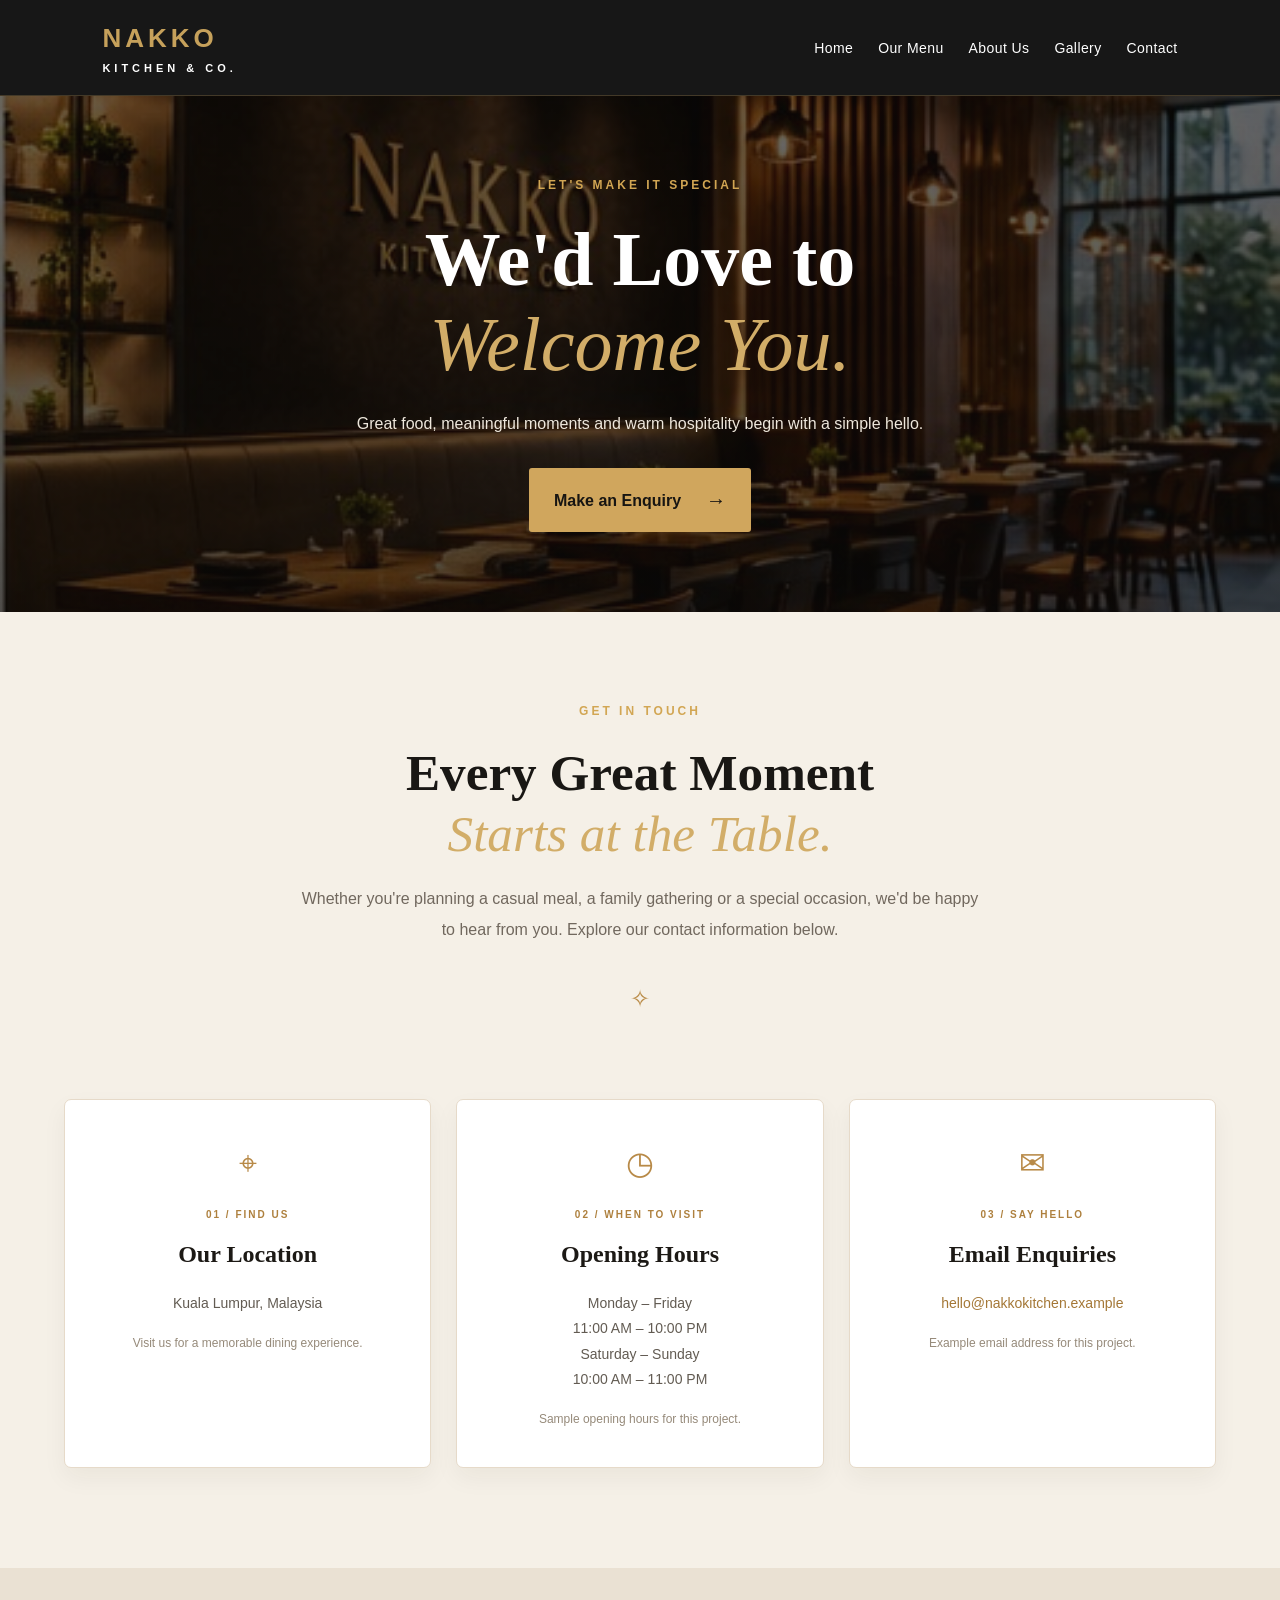
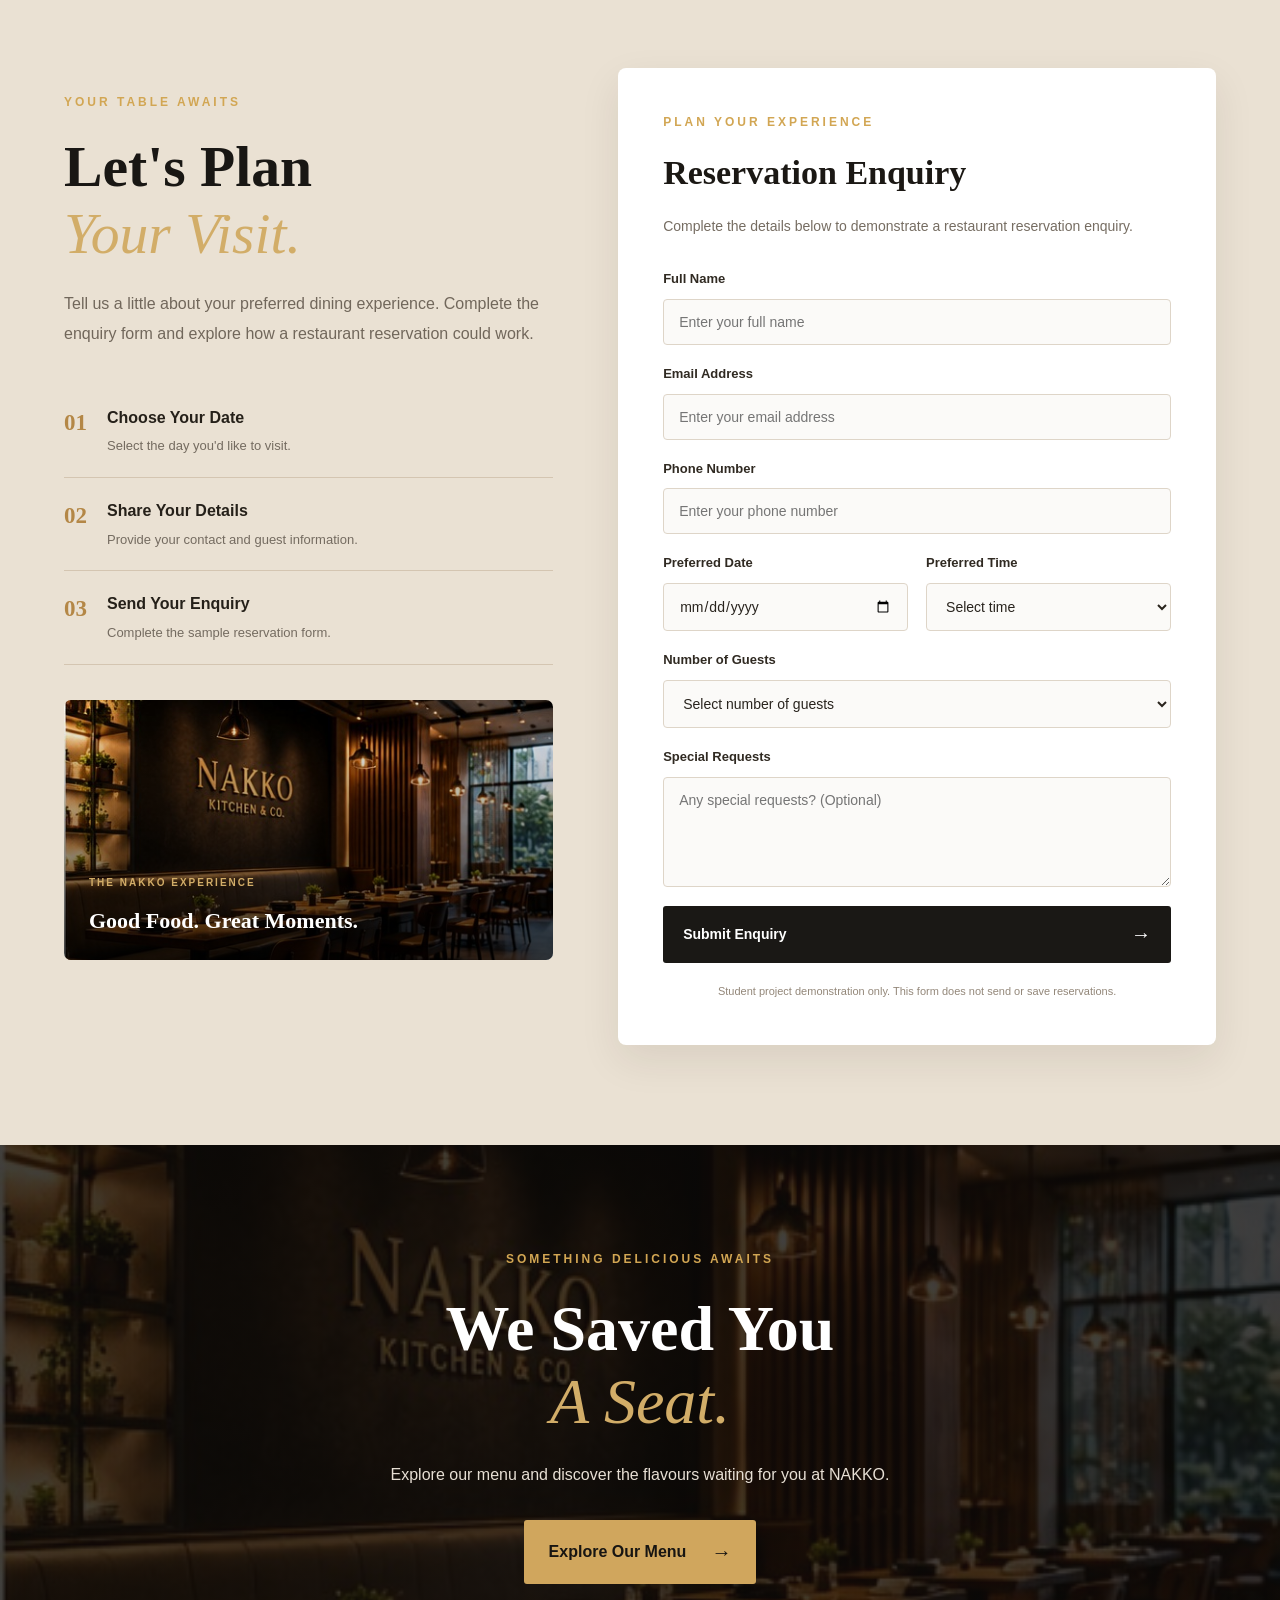
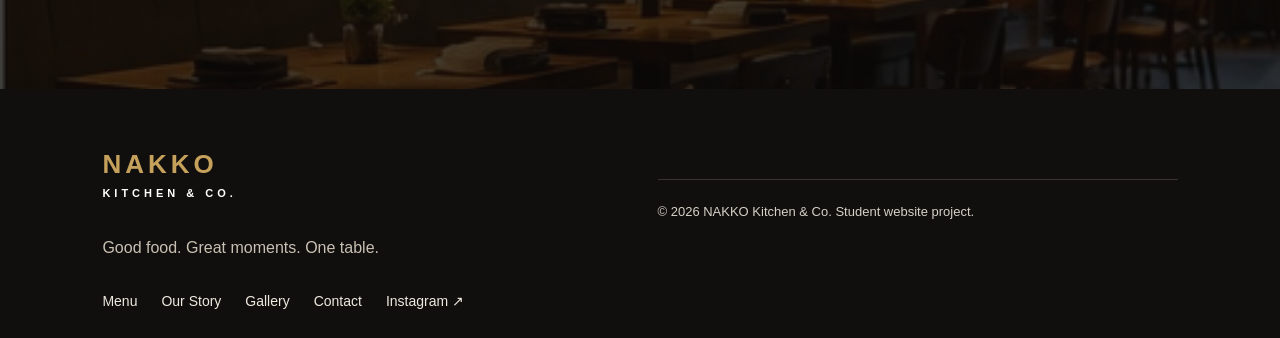
==== contact.html @ 8880694f "Upload NAKKO website files" ====
<!DOCTYPE html>
<html lang="en">
<head>
    <meta charset="UTF-8">
    <meta name="viewport" content="width=device-width, initial-scale=1.0">
    <meta name="description" content="Contact NAKKO Kitchen & Co. for enquiries and sample table reservations.">
    <title>Contact | NAKKO Kitchen & Co.</title>
    <link rel="stylesheet" href="style.css">
</head>
<body>

    <!-- Navigation -->
    <nav class="navbar">
        <a href="index.html" class="logo">
            NAKKO
            <span>KITCHEN & CO.</span>
        </a>

        <ul class="nav-links">
            <li><a href="index.html">Home</a></li>
            <li><a href="menu.html">Our Menu</a></li>
            <li><a href="about.html">About Us</a></li>
            <li><a href="gallery.html">Gallery</a></li>
            <li><a href="contact.html" class="active">Contact</a></li>
        </ul>
    </nav>

    <main>

        <!-- Premium Contact Hero -->
        <header class="contact-hero-premium">
            <div class="contact-hero-overlay">
                <p class="eyebrow">LET'S MAKE IT SPECIAL</p>
                <h1>We'd Love to<br><em>Welcome You.</em></h1>
                <p>
                    Great food, meaningful moments and warm hospitality
                    begin with a simple hello.
                </p>
                <a href="#reservation" class="contact-gold-button">
                    Make an Enquiry <span>→</span>
                </a>
            </div>
        </header>

        <!-- Contact Introduction -->
        <section class="contact-intro-premium">
            <p class="eyebrow">GET IN TOUCH</p>
            <h2>Every Great Moment<br><em>Starts at the Table.</em></h2>
            <p>
                Whether you're planning a casual meal, a family gathering
                or a special occasion, we'd be happy to hear from you.
                Explore our contact information below.
            </p>
            <div class="contact-divider">
                <span>✧</span>
            </div>
        </section>

        <!-- Contact Information -->
        <section class="contact-information">

            <div class="contact-info-card">
                <div class="contact-icon">⌖</div>
                <p class="contact-card-number">01 / FIND US</p>
                <h3>Our Location</h3>
                <p>Kuala Lumpur, Malaysia</p>
                <span class="contact-card-note">
                    Visit us for a memorable dining experience.
                </span>
            </div>

            <div class="contact-info-card">
                <div class="contact-icon">◷</div>
                <p class="contact-card-number">02 / WHEN TO VISIT</p>
                <h3>Opening Hours</h3>
                <p>Monday – Friday</p>
                <p>11:00 AM – 10:00 PM</p>
                <p>Saturday – Sunday</p>
                <p>10:00 AM – 11:00 PM</p>
                <span class="contact-card-note">
                    Sample opening hours for this project.
                </span>
            </div>

            <div class="contact-info-card">
                <div class="contact-icon">✉</div>
                <p class="contact-card-number">03 / SAY HELLO</p>
                <h3>Email Enquiries</h3>
                <p>
                    <a href="mailto:hello@nakkokitchen.example">
                        hello@nakkokitchen.example
                    </a>
                </p>
                <span class="contact-card-note">
                    Example email address for this project.
                </span>
            </div>

        </section>

        <!-- Reservation Section -->
        <section class="reservation-premium" id="reservation">

            <div class="reservation-layout">

                <!-- Left Side -->
                <div class="reservation-story">
                    <p class="eyebrow">YOUR TABLE AWAITS</p>
                    <h2>Let's Plan<br><em>Your Visit.</em></h2>

                    <p>
                        Tell us a little about your preferred dining
                        experience. Complete the enquiry form and explore
                        how a restaurant reservation could work.
                    </p>

                    <div class="reservation-detail">
                        <span>01</span>
                        <div>
                            <h3>Choose Your Date</h3>
                            <p>Select the day you'd like to visit.</p>
                        </div>
                    </div>

                    <div class="reservation-detail">
                        <span>02</span>
                        <div>
                            <h3>Share Your Details</h3>
                            <p>Provide your contact and guest information.</p>
                        </div>
                    </div>

                    <div class="reservation-detail">
                        <span>03</span>
                        <div>
                            <h3>Send Your Enquiry</h3>
                            <p>Complete the sample reservation form.</p>
                        </div>
                    </div>

                    <div class="reservation-image">
                        <img
                            src="images/restaurant-interior.jpg"
                            alt="NAKKO Kitchen and Co. dining atmosphere"
                        >
                        <div class="reservation-image-caption">
                            <span>THE NAKKO EXPERIENCE</span>
                            <h3>Good Food. Great Moments.</h3>
                        </div>
                    </div>
                </div>

                <!-- Right Side: Form -->
                <div class="reservation-form-panel">

                    <div class="reservation-form-heading">
                        <p class="eyebrow">PLAN YOUR EXPERIENCE</p>
                        <h2>Reservation Enquiry</h2>
                        <p>
                            Complete the details below to demonstrate
                            a restaurant reservation enquiry.
                        </p>
                    </div>

                    <form class="contact-form-premium" action="#" method="get">

                        <div class="form-field">
                            <label for="customer-name">Full Name</label>
                            <input
                                type="text"
                                id="customer-name"
                                name="customer-name"
                                placeholder="Enter your full name"
                                required
                            >
                        </div>

                        <div class="form-field">
                            <label for="customer-email">Email Address</label>
                            <input
                                type="email"
                                id="customer-email"
                                name="customer-email"
                                placeholder="Enter your email address"
                                required
                            >
                        </div>

                        <div class="form-field">
                            <label for="customer-phone">Phone Number</label>
                            <input
                                type="tel"
                                id="customer-phone"
                                name="customer-phone"
                                placeholder="Enter your phone number"
                                required
                            >
                        </div>

                        <div class="form-row">

                            <div class="form-field">
                                <label for="reservation-date">Preferred Date</label>
                                <input
                                    type="date"
                                    id="reservation-date"
                                    name="reservation-date"
                                    required
                                >
                            </div>

                            <div class="form-field">
                                <label for="reservation-time">Preferred Time</label>
                                <select
                                    id="reservation-time"
                                    name="reservation-time"
                                    required
                                >
                                    <option value="">Select time</option>
                                    <option value="11:00">11:00 AM</option>
                                    <option value="12:00">12:00 PM</option>
                                    <option value="13:00">1:00 PM</option>
                                    <option value="14:00">2:00 PM</option>
                                    <option value="18:00">6:00 PM</option>
                                    <option value="19:00">7:00 PM</option>
                                    <option value="20:00">8:00 PM</option>
                                    <option value="21:00">9:00 PM</option>
                                </select>
                            </div>

                        </div>

                        <div class="form-field">
                            <label for="guest-count">Number of Guests</label>
                            <select
                                id="guest-count"
                                name="guest-count"
                                required
                            >
                                <option value="">Select number of guests</option>
                                <option value="1">1 guest</option>
                                <option value="2">2 guests</option>
                                <option value="3">3 guests</option>
                                <option value="4">4 guests</option>
                                <option value="5">5 guests</option>
                                <option value="6+">6 or more guests</option>
                            </select>
                        </div>

                        <div class="form-field">
                            <label for="special-request">Special Requests</label>
                            <textarea
                                id="special-request"
                                name="special-request"
                                rows="4"
                                placeholder="Any special requests? (Optional)"
                            ></textarea>
                        </div>

                        <button type="submit" class="contact-submit-button">
                            Submit Enquiry <span>→</span>
                        </button>

                        <p class="form-note-premium">
                            Student project demonstration only.
                            This form does not send or save reservations.
                        </p>

                    </form>
                </div>

            </div>

        </section>

        <!-- Final Contact CTA -->
        <section class="contact-final-cta">
            <div class="contact-final-content">
                <p class="eyebrow">SOMETHING DELICIOUS AWAITS</p>
                <h2>We Saved You<br><em>A Seat.</em></h2>
                <p>
                    Explore our menu and discover the flavours
                    waiting for you at NAKKO.
                </p>
                <a href="menu.html" class="contact-gold-button">
                    Explore Our Menu <span>→</span>
                </a>
            </div>
        </section>

    </main>

    <!-- Footer -->
    <footer class="site-footer">
        <div class="footer-main">

            <div>
                <a href="index.html" class="logo">
                    NAKKO
                    <span>KITCHEN & CO.</span>
                </a>
                <p>Good food. Great moments. One table.</p>
            </div>

            <div class="footer-links">
                <a href="menu.html">Menu</a>
                <a href="about.html">Our Story</a>
                <a href="gallery.html">Gallery</a>
                <a href="contact.html">Contact</a>
                <a href="https://www.instagram.com/"
                   target="_blank"
                   rel="noopener noreferrer">Instagram ↗</a>
            </div>

        </div>

        <div class="footer-bottom">
            <p>&copy; 2026 NAKKO Kitchen & Co. Student website project.</p>
        </div>
    </footer>

</body>
</html>
---- style.css ----
/* =================================
   NAKKO KITCHEN & CO.
   Main Website Stylesheet
   ================================= */

/* 1. Basic Setup */
* {
    margin: 0;
    padding: 0;
    box-sizing: border-box;
}

html {
    scroll-behavior: smooth;
}

body {
    font-family: Arial, Helvetica, sans-serif;
    background-color: #F8F5EF;
    color: #222222;
    line-height: 1.6;
}

/* 2. Colour Variables */
:root {
    --black: #171717;
    --cream: #F8F5EF;
    --gold: #C6A15B;
    --dark-gold: #9C783B;
    --white: #FFFFFF;
}

/* 3. Navigation Bar */
.navbar {
    background-color: var(--black);
    color: var(--white);
    padding: 20px 8%;
    display: flex;
    justify-content: space-between;
    align-items: center;
    gap: 20px;
}

.logo {
    color: var(--gold);
    text-decoration: none;
    font-size: 26px;
    font-weight: bold;
    letter-spacing: 3px;
}

.logo span {
    display: block;
    color: var(--white);
    font-size: 11px;
    letter-spacing: 4px;
    text-align: center;
}

.nav-links {
    display: flex;
    gap: 25px;
    flex-wrap: wrap;
    list-style: none;
}

.nav-links a {
    color: var(--white);
    text-decoration: none;
    font-size: 14px;
    transition: color 0.3s ease;
}

.nav-links a:hover {
    color: var(--gold);
}

/* 4. Main Content */
.container {
    width: 84%;
    max-width: 1200px;
    margin: 0 auto;
}

.section {
    padding: 70px 0;
}

.section-title {
    text-align: center;
    margin-bottom: 40px;
}

.section-title h2 {
    font-size: 34px;
    margin-bottom: 10px;
}

.section-title p {
    color: #666666;
}

/* 5. Buttons */
.button {
    display: inline-block;
    background-color: var(--gold);
    color: var(--black);
    text-decoration: none;
    padding: 13px 25px;
    border-radius: 4px;
    font-weight: bold;
    border: none;
    cursor: pointer;
    transition: all 0.3s ease;
}

.button:hover {
    background-color: var(--dark-gold);
    color: var(--white);
    transform: translateY(-2px);
}

/* 6. Cards */
.cards {
    display: flex;
    gap: 25px;
    flex-wrap: wrap;
}

.card {
    flex: 1;
    min-width: 220px;
    background-color: var(--white);
    border: 1px solid #E7E0D4;
    border-radius: 8px;
    padding: 25px;
    box-shadow: 0 5px 18px rgba(0, 0, 0, 0.06);
    transition: transform 0.3s ease;
}

.card:hover {
    transform: translateY(-5px);
}

.card h3 {
    margin-bottom: 10px;
}

.card p {
    color: #666666;
}

/* 7. Images */
img {
    max-width: 100%;
    height: auto;
    display: block;
}

/* 8. Page Headers */
.page-header {
    background-color: var(--black);
    color: var(--white);
    text-align: center;
    padding: 65px 20px;
}

.page-header h1 {
    color: var(--gold);
    font-size: 40px;
    margin-bottom: 10px;
}

/* 9. Tables */
table {
    width: 100%;
    border-collapse: collapse;
    background-color: var(--white);
}

th, td {
    padding: 15px;
    text-align: left;
    border-bottom: 1px solid #E7E0D4;
}

th {
    background-color: var(--black);
    color: var(--gold);
}

/* 10. Forms */
.contact-form {
    max-width: 700px;
    margin: 0 auto;
    padding: 30px;
    background-color: var(--white);
    border: 1px solid #E7E0D4;
    border-radius: 8px;
}

.contact-form label {
    display: block;
    margin-bottom: 6px;
    font-weight: bold;
}

.contact-form input,
.contact-form select,
.contact-form textarea {
    width: 100%;
    padding: 12px;
    margin-bottom: 20px;
    border: 1px solid #CCCCCC;
    border-radius: 4px;
    font: inherit;
}

.contact-form textarea {
    min-height: 140px;
    resize: vertical;
}

/* 11. Footer */
footer {
    background-color: var(--black);
    color: var(--white);
    text-align: center;
    padding: 30px 20px;
    margin-top: 50px;
}

footer p {
    color: #D6D0C6;
}

/* 12. Responsive Design */
@media (max-width: 768px) {
    .navbar {
        flex-direction: column;
        text-align: center;
    }

    .nav-links {
        justify-content: center;
        gap: 15px;
    }

    .container {
        width: 92%;
    }

    .section {
        padding: 45px 0;
    }

    .section-title h2 {
        font-size: 28px;
    }

    .page-header h1 {
        font-size: 32px;
    }

    .contact-form {
        padding: 20px;
    }
}

/* HOME PAGE HERO */
.home-hero {
    min-height: 570px;
    display: flex;
    align-items: center;
    padding: 80px 10%;
    color: #FFFFFF;
    background:
        linear-gradient(90deg, rgba(23, 23, 23, 0.94), rgba(23, 23, 23, 0.42)),
        #171717;
}

.hero-content {
    max-width: 680px;
}

.eyebrow {
    color: #C6A15B;
    font-size: 13px;
    font-weight: bold;
    letter-spacing: 2px;
    margin-bottom: 14px;
}

.hero-content h1 {
    font-size: clamp(42px, 6vw, 68px);
    line-height: 1.1;
    margin-bottom: 22px;
}

.hero-description {
    max-width: 560px;
    color: #E5E5E5;
    margin-bottom: 28px;
    font-size: 17px;
}

.food-card img {
    width: 100%;
    height: 220px;
    object-fit: cover;
    border-radius: 5px;
    margin-bottom: 18px;
}

.food-card {
    overflow: hidden;
}

.center-button {
    text-align: center;
    margin-top: 35px;
}

.featured-section {
    background-color: #EFE9DF;
}

.visit-section {
    background-color: #171717;
    color: #FFFFFF;
    text-align: center;
    padding: 75px 20px;
}

.visit-section h2 {
    font-size: 34px;
    margin-bottom: 15px;
}

.visit-section p:not(.eyebrow) {
    margin-bottom: 25px;
    color: #D6D0C6;
}

@media (max-width: 768px) {
    .home-hero {
        min-height: 480px;
        padding: 60px 6%;
    }

    .food-card img {
        height: 200px;
    }
}

/* MENU PAGE */
.menu-category {
    background-color: #FFFFFF;
    padding: 28px;
    margin-bottom: 28px;
    border: 1px solid #E7E0D4;
    border-radius: 8px;
}

.menu-category > h2 {
    color: #9C783B;
    border-bottom: 2px solid #C6A15B;
    padding-bottom: 12px;
    margin-bottom: 10px;
}

.menu-item {
    display: flex;
    justify-content: space-between;
    align-items: flex-start;
    gap: 20px;
    padding: 20px 0;
    border-bottom: 1px solid #E7E0D4;
}

.menu-item:last-child {
    border-bottom: none;
    padding-bottom: 0;
}

.menu-item h3 {
    margin-bottom: 5px;
}

.menu-item p {
    color: #666666;
    font-size: 14px;
}

.price {
    color: #9C783B;
    font-weight: bold;
    white-space: nowrap;
}

.table-wrapper {
    width: 100%;
    overflow-x: auto;
}

@media (max-width: 600px) {
    .menu-category {
        padding: 20px;
    }

    .menu-item {
        gap: 12px;
    }

    .menu-item h3 {
        font-size: 16px;
    }

    .price {
        font-size: 14px;
    }
}

/* ABOUT US PAGE */
.story-layout {
    display: grid;
    grid-template-columns: 1.2fr 0.8fr;
    gap: 35px;
    align-items: stretch;
}

.story-content,
.story-highlight,
.content-panel {
    padding: 35px;
    border-radius: 8px;
}

.story-content h2,
.content-panel h2 {
    font-size: 30px;
    margin-bottom: 20px;
}

.story-content p:not(.eyebrow),
.content-panel p:not(.eyebrow) {
    color: #555555;
    margin-bottom: 18px;
}

.story-highlight {
    background-color: #171717;
    color: #FFFFFF;
    display: flex;
    flex-direction: column;
    justify-content: center;
}

.story-highlight h2 {
    color: #C6A15B;
    font-size: 28px;
    line-height: 1.4;
}

.story-highlight p:not(.eyebrow) {
    color: #D6D0C6;
    margin-top: 18px;
}

.values-section {
    background-color: #EFE9DF;
    padding-left: 8%;
    padding-right: 8%;
}

.content-panel {
    background-color: #FFFFFF;
    border: 1px solid #E7E0D4;
}

.values-list {
    margin: 0 0 25px 22px;
}

.values-list li {
    margin-bottom: 12px;
}

@media (max-width: 768px) {
    .story-layout {
        grid-template-columns: 1fr;
        gap: 20px;
    }

    .story-content,
    .story-highlight,
    .content-panel {
        padding: 25px;
    }

    .story-content h2,
    .content-panel h2 {
        font-size: 25px;
    }

    .values-section {
        padding-left: 4%;
        padding-right: 4%;
    }
}

/* FOOD GALLERY PAGE */
.gallery-grid {
    display: grid;
    grid-template-columns: repeat(3, minmax(0, 1fr));
    gap: 25px;
}

.gallery-item {
    background-color: #FFFFFF;
    border: 1px solid #E7E0D4;
    border-radius: 8px;
    overflow: hidden;
    box-shadow: 0 5px 18px rgba(0, 0, 0, 0.06);
    transition: transform 0.3s ease, box-shadow 0.3s ease;
}

.gallery-item:hover {
    transform: translateY(-5px);
    box-shadow: 0 12px 25px rgba(0, 0, 0, 0.12);
}

.gallery-item img {
    width: 100%;
    height: 230px;
    object-fit: cover;
}

.gallery-item figcaption {
    padding: 20px;
}

.gallery-item h3 {
    margin-bottom: 8px;
    color: #222222;
}

.gallery-item p {
    color: #666666;
    font-size: 14px;
}

@media (max-width: 900px) {
    .gallery-grid {
        grid-template-columns: repeat(2, minmax(0, 1fr));
    }
}

@media (max-width: 550px) {
    .gallery-grid {
        grid-template-columns: 1fr;
    }

    .gallery-item img {
        height: 240px;
    }
}

/* CONTACT & RESERVATIONS PAGE */
.contact-card h3 {
    color: #9C783B;
}

.contact-card a {
    color: #9C783B;
    overflow-wrap: anywhere;
}

.small-note {
    font-size: 12px;
    color: #777777;
    margin-top: 10px;
}

.reservation-section {
    background-color: #EFE9DF;
    padding: 55px 4%;
    border-radius: 8px;
}

.form-note {
    color: #666666;
    font-size: 13px;
    margin-top: 18px;
}

.secondary-button {
    margin-left: 10px;
    background-color: #171717;
    color: #FFFFFF;
}

.secondary-button:hover {
    background-color: #333333;
    color: #FFFFFF;
}

@media (max-width: 600px) {
    .reservation-section {
        padding: 35px 4%;
    }

    .secondary-button {
        margin: 12px 0 0;
    }
}
footer a {
    color: var(--gold);
    text-decoration: none;
}

footer a:hover {
    text-decoration: underline;
}

/* =========================================
   FINAL PROJECT UPGRADE — PREMIUM HOMEPAGE
   ========================================= */
:root {
    --ink: #151411;
    --cream: #f5f0e7;
    --soft-cream: #eae2d5;
    --gold: #c6a15b;
    --muted-gold: #a98243;
}

body { background: var(--cream); color: var(--ink); }
.navbar { padding: 18px 8%; border-bottom: 1px solid rgba(198,161,91,.25); }
.nav-links a { letter-spacing: .4px; padding: 8px 0; border-bottom: 1px solid transparent; }
.nav-links a:hover, .nav-links a[aria-current="page"] { color: var(--gold); border-bottom-color: var(--gold); }
.logo { letter-spacing: 4px; }
.button { padding: 14px 27px; border-radius: 2px; letter-spacing: .5px; }

.home-hero {
    min-height: min(760px, 82vh); position: relative; overflow: hidden;
    padding: 100px 10%;
    background: linear-gradient(90deg, rgba(15,14,12,.94) 0%, rgba(15,14,12,.78) 48%, rgba(15,14,12,.22) 100%),
                url("images/restaurant-interior.jpg") center/cover no-repeat;
}
.hero-content { max-width: 720px; position: relative; z-index: 1; }
.hero-content h1 { font-family: Georgia, 'Times New Roman', serif; font-weight: 500; font-size: clamp(52px, 7vw, 88px); letter-spacing: -2px; }
.hero-content h1 span { color: var(--gold); font-style: italic; }
.hero-description { max-width: 510px; line-height: 1.9; font-size: 16px; }
.hero-actions { display: flex; align-items: center; gap: 28px; flex-wrap: wrap; }
.text-link, .underlined-link { color: var(--cream); text-decoration: none; border-bottom: 1px solid var(--gold); padding-bottom: 6px; font-size: 14px; }
.text-link span, .underlined-link span { color: var(--gold); margin-left: 8px; }
.hero-note { color: rgba(255,255,255,.55); font-size: 10px; letter-spacing: 2px; margin-top: 75px; }
.hero-side-note { position: absolute; right: 4%; bottom: 55px; color: rgba(255,255,255,.65); writing-mode: vertical-rl; letter-spacing: 4px; font-size: 10px; }
.eyebrow { letter-spacing: 2.5px; }
.intro-section { display: grid; grid-template-columns: .7fr 1.3fr; gap: 50px; padding-top: 110px; padding-bottom: 110px; }
.intro-label { display: flex; flex-direction: column; justify-content: space-between; align-items: flex-start; }
.intro-number, .food-index { color: var(--muted-gold); font-size: 10px; letter-spacing: 1.8px; font-weight: bold; }
.intro-copy h2, .feature-heading h2, .premium-visit h2 { font-family: Georgia, 'Times New Roman', serif; font-size: clamp(36px, 5vw, 58px); line-height: 1.12; font-weight: 500; letter-spacing: -1px; }
.intro-copy h2 em, .feature-heading h2 em, .premium-visit h2 em { color: var(--muted-gold); font-weight: 400; }
.intro-copy p { max-width: 650px; color: #625d54; line-height: 1.9; margin: 24px 0; }
.underlined-link { color: var(--ink); display: inline-block; }
.premium-featured { background: #eae2d5; }
.feature-heading { display: flex; align-items: end; justify-content: space-between; gap: 35px; margin-bottom: 42px; }
.feature-heading > p { max-width: 330px; color: #625d54; line-height: 1.8; margin-bottom: 6px; }
.premium-food-grid { display: grid; grid-template-columns: repeat(3, minmax(0,1fr)); gap: 22px; }
.premium-food-card { padding: 0; border: 0; border-radius: 0; background: #f8f5ef; box-shadow: none; }
.premium-food-card:hover { transform: translateY(-7px); }
.food-image-wrap { overflow: hidden; }
.premium-food-card img { height: 270px; border-radius: 0; margin: 0; transition: transform .6s ease; }
.premium-food-card:hover img { transform: scale(1.045); }
.food-card-copy { padding: 24px 23px 28px; }
.food-card-copy h3 { font-family: Georgia, 'Times New Roman', serif; font-size: 23px; font-weight: 500; margin: 12px 0 8px; }
.food-card-copy p { color: #625d54; font-size: 14px; line-height: 1.75; }
.feature-footer { display: flex; justify-content: space-between; align-items: center; gap: 20px; margin-top: 38px; }
.feature-footer > span { font-size: 10px; letter-spacing: 1.8px; color: #766c5d; }
.values-home .section-title h2 { font-family: Georgia, 'Times New Roman', serif; font-size: clamp(30px,4vw,44px); font-weight: 500; }
.values-home-grid { display: grid; grid-template-columns: repeat(3,1fr); gap: 20px; }
.value-card { border-top: 1px solid #cbb994; padding: 24px 8px 8px; flex: 1; }
.value-card > span { color: var(--muted-gold); font-size: 11px; letter-spacing: 2px; }
.value-card h3 { font-family: Georgia, 'Times New Roman', serif; font-size: 22px; font-weight: 500; margin: 18px 0 8px; }
.value-card p { color: #625d54; font-size: 14px; line-height: 1.8; }
.premium-visit { background: #171613; padding: 100px 20px; }
.premium-visit h2 { color: var(--cream); margin-bottom: 20px; }
.premium-visit p:not(.eyebrow) { max-width: 520px; margin: 0 auto 28px; line-height: 1.8; }
.site-footer { margin-top: 0; padding: 48px 8% 24px; background: #11100e; display: grid; grid-template-columns: 1fr 1fr; gap: 35px; text-align: left; }
.site-footer .logo { display: inline-block; margin-bottom: 14px; }
.footer-brand p { color: #bdb5a8; font-size: 13px; }
.footer-links { display: flex; justify-content: flex-end; align-items: flex-start; gap: 18px; flex-wrap: wrap; }
.footer-links a { color: #e9e1d5; text-decoration: none; font-size: 12px; }
.footer-links a:hover { color: var(--gold); }
.site-footer .footer-copy { grid-column: 1 / -1; border-top: 1px solid rgba(255,255,255,.13); padding-top: 20px; margin-top: 8px; color: #938b80; font-size: 11px; }

@media (max-width: 768px) {
    .home-hero { min-height: 620px; padding: 75px 7%; background-position: 60% center; }
    .hero-content h1 { font-size: clamp(46px, 12vw, 66px); }
    .hero-note { margin-top: 55px; line-height: 1.8; }
    .hero-side-note { display: none; }
    .intro-section { grid-template-columns: 1fr; gap: 20px; padding-top: 75px; padding-bottom: 75px; }
    .intro-number { margin-top: 10px; }
    .feature-heading { display: block; }
    .feature-heading > p { margin-top: 20px; }
    .premium-food-grid, .values-home-grid { grid-template-columns: 1fr; }
    .premium-food-card img { height: 245px; }
    .feature-footer { align-items: flex-start; flex-direction: column; }
    .site-footer { grid-template-columns: 1fr; }
    .footer-links { justify-content: flex-start; }
    .site-footer .footer-copy { grid-column: auto; }
}

/* =====================================
   NAKKO PREMIUM MENU PAGE
===================================== */

.menu-hero {
    min-height: 570px;
    display: flex;
    align-items: center;
    padding: 90px 10%;
    background:
        linear-gradient(90deg, rgba(15, 13, 10, 0.90), rgba(15, 13, 10, 0.35)),
        url("images/restaurant-interior.jpg") center/cover no-repeat;
    color: #fff;
}

.menu-hero-content {
    max-width: 750px;
}

.menu-hero h1,
.menu-intro h2,
.visit-section h2 {
    font-family: Georgia, serif;
    font-size: clamp(42px, 6vw, 76px);
    line-height: 1.12;
    font-weight: 400;
    margin: 22px 0;
}

.menu-hero h1 em,
.menu-intro h2 em,
.visit-section h2 em {
    color: #c9a35d;
    font-weight: 400;
}

.menu-hero-content > p:not(.eyebrow) {
    max-width: 580px;
    line-height: 1.8;
    margin-bottom: 30px;
    color: #eee6d9;
}

.menu-intro {
    background: #f5f0e7;
    padding: 110px 10%;
}

.menu-intro-inner {
    max-width: 800px;
    margin: auto;
}

.menu-intro h2 {
    color: #171614;
}

.menu-intro-inner > p:last-child {
    color: #68625a;
    max-width: 680px;
    line-height: 1.9;
}

.menu-collection {
    background: #eee5d7;
    padding: 80px 10%;
}

.menu-category {
    margin-bottom: 90px;
    padding: 38px;
    background: #faf8f3;
    border: 1px solid #e4dacb;
}

.menu-category:last-child {
    margin-bottom: 0;
}

.menu-category-heading {
    display: flex;
    justify-content: space-between;
    align-items: end;
    gap: 25px;
    margin-bottom: 35px;
}

.menu-category-heading h2 {
    font-family: Georgia, serif;
    font-size: clamp(30px, 4vw, 43px);
    font-weight: 400;
    margin: 12px 0 0;
    color: #171614;
}

.menu-category-heading > p {
    color: #777067;
    max-width: 260px;
    line-height: 1.7;
}

.menu-grid {
    display: grid;
    grid-template-columns: repeat(3, minmax(0, 1fr));
    gap: 24px;
}

.menu-card {
    background: #fff;
    border: 1px solid #e9e1d6;
    overflow: hidden;
    transition: transform 0.3s ease, box-shadow 0.3s ease;
}

.menu-card:hover {
    transform: translateY(-6px);
    box-shadow: 0 15px 35px rgba(0, 0, 0, 0.09);
}

.menu-card img {
    width: 100%;
    height: 230px;
    object-fit: cover;
    display: block;
}

.menu-card-content {
    padding: 24px;
}

.menu-number {
    color: #a98242;
    font-size: 11px;
    font-weight: 600;
    letter-spacing: 2px;
}

.menu-item-heading {
    display: flex;
    justify-content: space-between;
    align-items: start;
    gap: 12px;
    margin: 14px 0 10px;
}

.menu-item-heading h3 {
    font-family: Georgia, serif;
    font-size: 21px;
    font-weight: 400;
    color: #191714;
    margin: 0;
}

.menu-item-heading .price {
    color: #a98242;
    font-size: 14px;
    font-weight: 700;
    white-space: nowrap;
}

.menu-card-content > p {
    color: #777067;
    font-size: 14px;
    line-height: 1.8;
    margin: 0;
}

.menu-guide {
    background: #f5f0e7;
    padding: 90px 10%;
}

.menu-guide .section-title {
    text-align: center;
    margin-bottom: 40px;
}

.menu-guide .section-title h2 {
    font-family: Georgia, serif;
    font-size: clamp(32px, 4vw, 46px);
    font-weight: 400;
}

.menu-guide .section-title > p:last-child {
    color: #777067;
}

.menu-guide .table-wrapper {
    max-width: 1100px;
    margin: auto;
    overflow-x: auto;
}

.menu-guide table {
    width: 100%;
    border-collapse: collapse;
    background: #fff;
}

.menu-guide th {
    background: #191714;
    color: #c9a35d;
    text-align: left;
    padding: 20px;
}

.menu-guide td {
    padding: 20px;
    border-bottom: 1px solid #e9e1d6;
    color: #39342d;
}

.menu-guide tr:hover td {
    background: #faf7f0;
}

.menu-hero .eyebrow,
.menu-intro .eyebrow,
.menu-category .eyebrow,
.visit-section .eyebrow,
.menu-guide .eyebrow {
    color: #c9a35d;
    letter-spacing: 3px;
    font-size: 12px;
    font-weight: 700;
}

.visit-section {
    background: #171614;
    color: #fff;
    text-align: center;
    padding: 100px 20px;
}

.visit-section h2 {
    font-size: clamp(38px, 5vw, 58px);
}

.visit-section > p:not(.eyebrow) {
    color: #ddd4c6;
    line-height: 1.8;
    margin-bottom: 30px;
}

.visit-section .button {
    display: inline-block;
    margin-top: 10px;
}

.site-footer {
    background: #100f0d;
    color: #fff;
    padding: 55px 8% 25px;
}

.footer-main {
    display: flex;
    justify-content: space-between;
    align-items: start;
    gap: 30px;
    flex-wrap: wrap;
}

.footer-main > div > p {
    color: #c9c0b3;
    margin-top: 18px;
}

.footer-links {
    display: flex;
    flex-wrap: wrap;
    gap: 24px;
}

.footer-links a {
    color: #eee8df;
    text-decoration: none;
    font-size: 14px;
}

.footer-links a:hover {
    color: #c9a35d;
}

.footer-bottom {
    border-top: 1px solid #39342d;
    margin-top: 35px;
    padding-top: 22px;
    color: #b9ad9d;
    font-size: 13px;
}

/* Mobile Responsive Menu */

@media (max-width: 900px) {
    .menu-grid {
        grid-template-columns: repeat(2, minmax(0, 1fr));
    }

    .menu-category-heading {
        align-items: start;
        flex-direction: column;
    }
}

@media (max-width: 600px) {
    .menu-hero {
        min-height: 500px;
        padding: 75px 7%;
    }

    .menu-intro {
        padding: 75px 7%;
    }

    .menu-collection {
        padding: 55px 5%;
    }

    .menu-category {
        padding: 22px 16px;
        margin-bottom: 45px;
    }

    .menu-grid {
        grid-template-columns: 1fr;
    }

    .menu-card img {
        height: 220px;
    }

    .menu-item-heading {
        flex-wrap: wrap;
    }

    .menu-guide {
        padding: 65px 5%;
    }

    .menu-guide th,
    .menu-guide td {
        padding: 14px 10px;
        font-size: 13px;
    }

    .footer-main {
        flex-direction: column;
    }

    .footer-links {
        gap: 16px;
    }
}

/* ===== UPGRADED NAKKO PHILOSOPHY ===== */

.story-highlight {
    position: relative;
    min-height: 480px;
    display: flex;
    align-items: center;
    overflow: hidden;
    border-radius: 12px;

    background:
        linear-gradient(
            rgba(15, 13, 10, 0.72),
            rgba(15, 13, 10, 0.82)
        ),
        url("images/restaurant-interior.jpg");

    background-size: cover;
    background-position: center;
    color: #ffffff;
    padding: 45px;
}

.philosophy-overlay {
    position: relative;
    z-index: 1;
    width: 100%;
}

.philosophy-overlay .eyebrow {
    color: #cba45b;
    letter-spacing: 3px;
    font-weight: 600;
    margin-bottom: 25px;
}

.philosophy-overlay h2 {
    color: #ffffff;
    font-family: Georgia, serif;
    font-size: clamp(30px, 3vw, 43px);
    line-height: 1.25;
    margin: 8px 0;
}

.philosophy-overlay h2:last-of-type {
    color: #cba45b;
    font-style: italic;
}

.philosophy-overlay p:not(.eyebrow) {
    color: #e5dfd4;
    line-height: 1.8;
    max-width: 380px;
    margin-top: 25px;
}

.philosophy-line {
    width: 65px;
    height: 3px;
    background: #cba45b;
    margin-top: 25px;
}

.philosophy-link {
    display: inline-block;
    margin-top: 25px;
    color: #d2ad68;
    text-decoration: none;
    font-size: 13px;
    font-weight: bold;
    letter-spacing: 2px;
    transition: 0.3s ease;
}

.philosophy-link:hover {
    color: #ffffff;
    letter-spacing: 3px;
}

/* Mobile adjustment */
@media (max-width: 768px) {
    .story-highlight {
        min-height: 400px;
        padding: 30px;
    }

    .philosophy-overlay h2 {
        font-size: 32px;
    }
}

/* ===== PREMIUM OUR STORY SECTION ===== */

.story-content {
    max-width: 750px;
}

.story-content h2 {
    font-family: Georgia, serif;
    font-size: clamp(30px, 3vw, 42px);
    line-height: 1.25;
    color: #171513;
    margin-bottom: 25px;
}

.story-content h2::after {
    content: "";
    display: block;
    width: 65px;
    height: 3px;
    background: #cba45b;
    margin-top: 22px;
}

.story-content p:not(.eyebrow) {
    color: #625d55;
    font-size: 16px;
    line-height: 1.9;
    margin-bottom: 20px;
}

.story-content .button {
    transition: all 0.3s ease;
}

.story-content .button:hover {
    background: #171513;
    color: #ffffff;
    transform: translateY(-3px);
    box-shadow: 0 8px 20px rgba(0, 0, 0, 0.12);
}

/* ===== PREMIUM OUR SPACE SECTION ===== */

.our-space-section {
    padding: 90px 0;
}

.space-layout {
    max-width: 1250px;
    margin: auto;
    display: grid;
    grid-template-columns: 1.1fr 0.9fr;
    align-items: center;
    gap: 65px;
}

.space-image {
    position: relative;
    min-height: 550px;
    overflow: hidden;
    border-radius: 12px;
}

.space-image img {
    width: 100%;
    height: 550px;
    object-fit: cover;
    display: block;
    transition: transform 0.6s ease;
}

.space-image:hover img {
    transform: scale(1.04);
}

.space-image::after {
    content: "";
    position: absolute;
    inset: 0;
    background: linear-gradient(
        to top,
        rgba(0, 0, 0, 0.75),
        transparent 65%
    );
}

.space-image-label {
    position: absolute;
    z-index: 2;
    bottom: 40px;
    left: 40px;
    color: white;
}

.space-image-label span {
    color: #d2ad68;
    font-size: 12px;
    font-weight: bold;
    letter-spacing: 3px;
}

.space-image-label h3 {
    font-family: Georgia, serif;
    font-size: 32px;
    line-height: 1.3;
    margin-top: 15px;
}

.space-content h2 {
    font-family: Georgia, serif;
    font-size: 42px;
    line-height: 1.2;
    margin: 18px 0;
    color: #171513;
}

.space-description {
    color: #625d55;
    line-height: 1.9;
    margin-bottom: 30px;
}

.space-feature {
    display: flex;
    gap: 20px;
    padding: 20px 0;
    border-bottom: 1px solid #ded5c8;
}

.space-feature span {
    color: #bd9147;
    font-family: Georgia, serif;
    font-size: 22px;
    font-weight: bold;
}

.space-feature h3 {
    font-size: 17px;
    margin-bottom: 7px;
}

.space-feature p {
    color: #716a60;
    line-height: 1.6;
    font-size: 14px;
}

.space-link {
    display: inline-block;
    margin-top: 30px;
    color: #a77b35;
    font-size: 13px;
    font-weight: bold;
    letter-spacing: 2px;
    text-decoration: none;
    transition: 0.3s ease;
}

.space-link:hover {
    color: #171513;
    letter-spacing: 3px;
}

/* Mobile Responsive */
@media (max-width: 768px) {
    .space-layout {
        grid-template-columns: 1fr;
        gap: 35px;
        padding: 0 20px;
    }

    .space-image,
    .space-image img {
        min-height: 380px;
        height: 380px;
    }

    .space-content h2 {
        font-size: 32px;
    }

    .space-image-label {
        left: 25px;
        bottom: 25px;
    }
}


/* ===== GALLERY CATEGORY HEADINGS ===== */
.gallery-category {
    margin: 65px 0 28px;
    padding-bottom: 18px;
    border-bottom: 1px solid #d8cbb8;
}

.gallery-category h2 {
    font-family: Georgia, serif;
    font-size: 32px;
    color: #171513;
    margin-top: 10px;
}

/* ===== GALLERY TEXT CARDS ===== */
.gallery-text-card {
    overflow: hidden;
}

.gallery-placeholder {
    min-height: 240px;
    padding: 35px 25px;
    background: linear-gradient(145deg, #25221e, #514333);
    color: #fff;
    display: flex;
    flex-direction: column;
    justify-content: center;
    text-align: center;
    transition: .4s ease;
}

.gallery-placeholder span {
    color: #d2ad68;
    font-size: 11px;
    font-weight: bold;
    letter-spacing: 2px;
    margin-bottom: 18px;
}

.gallery-placeholder h3 {
    font-family: Georgia, serif;
    font-size: 25px;
    line-height: 1.3;
    margin-bottom: 12px;
}

.gallery-placeholder p {
    color: #e0d8cc;
    font-size: 14px;
    line-height: 1.7;
}

.gallery-text-card:hover .gallery-placeholder {
    background: linear-gradient(145deg, #514333, #25221e);
    transform: scale(1.02);
}

@media (max-width: 600px) {
    .gallery-category h2 {
        font-size: 26px;
    }

    .gallery-placeholder {
        min-height: 200px;
    }
}

/* =====================================
   NAKKO PREMIUM GALLERY UPGRADE
===================================== */

/* Gallery category headings */
.gallery-category {
    margin-top: 85px;
    margin-bottom: 32px;
    padding-bottom: 22px;
    border-bottom: 1px solid #d8c9b2;
}

.gallery-category h2 {
    font-family: Georgia, serif;
    font-size: 36px;
    color: #171513;
    margin-top: 12px;
    letter-spacing: -0.5px;
}

/* Gallery cards */
.gallery-item {
    overflow: hidden;
    border-radius: 8px;
    background: #fff;
    border: 1px solid #e5dccf;
    box-shadow: 0 12px 30px rgba(35, 28, 19, 0.07);
    transition: transform .4s ease, box-shadow .4s ease;
}

.gallery-item:hover {
    transform: translateY(-7px);
    box-shadow: 0 20px 40px rgba(35, 28, 19, 0.14);
}

/* Actual food photographs */
.gallery-item img {
    width: 100%;
    height: 260px;
    object-fit: cover;
    display: block;
    transition: transform .7s ease;
}

.gallery-item:hover img {
    transform: scale(1.06);
}

/* Card descriptions */
.gallery-item figcaption {
    padding: 23px 24px 25px;
}

.gallery-item figcaption h3 {
    color: #211d18;
    font-size: 19px;
    margin-bottom: 10px;
}

.gallery-item figcaption p {
    color: #71685d;
    font-size: 14px;
    line-height: 1.7;
}

/* Premium text-only cards */
.gallery-placeholder {
    min-height: 260px;
    padding: 35px 25px;
    background:
        radial-gradient(circle at top right,
        rgba(198, 158, 91, .18),
        transparent 55%),
        linear-gradient(145deg, #211e1a, #403326);
    color: #f8f1e7;
    display: flex;
    flex-direction: column;
    justify-content: center;
    align-items: center;
    text-align: center;
    position: relative;
    overflow: hidden;
    transition: background .4s ease;
}

.gallery-placeholder::before {
    content: "";
    position: absolute;
    inset: 12px;
    border: 1px solid rgba(202, 166, 105, .28);
    pointer-events: none;
}

.gallery-placeholder span {
    color: #d4ad68;
    font-size: 10px;
    font-weight: bold;
    letter-spacing: 3px;
    margin-bottom: 20px;
}

.gallery-placeholder h3 {
    color: #fff7e9;
    font-family: Georgia, serif;
    font-size: 26px;
    line-height: 1.3;
    margin-bottom: 13px;
}

.gallery-placeholder p {
    color: #e1d6c5;
    font-size: 14px;
    line-height: 1.7;
    max-width: 260px;
}

.gallery-text-card:hover .gallery-placeholder {
    background:
        radial-gradient(circle at top right,
        rgba(212, 173, 104, .25),
        transparent 55%),
        linear-gradient(145deg, #393025, #171513);
}

/* Responsive gallery */
@media (max-width: 768px) {
    .gallery-category {
        margin-top: 60px;
    }

    .gallery-category h2 {
        font-size: 29px;
    }

    .gallery-item img,
    .gallery-placeholder {
        height: 230px;
        min-height: 230px;
    }
}

/* ==========================================
   NAKKO - PREMIUM GALLERY DESIGN
========================================== */

/* HERO */
.gallery-hero {
    min-height: 270px;
    background:
        linear-gradient(rgba(12, 10, 8, .48), rgba(12, 10, 8, .58)),
        url("images/grilled-chicken.jpg") center 48% / cover no-repeat;
    display: flex;
    align-items: center;
    justify-content: center;
    text-align: center;
    color: #fff;
    padding: 55px 20px;
}

.gallery-hero-content h1 {
    color: #f7e9d2;
    font-family: Georgia, serif;
    font-size: clamp(42px, 6vw, 64px);
    font-weight: normal;
    margin: 12px 0;
}

.gallery-hero-content > p:last-child {
    color: #f4eee5;
    font-size: 15px;
}

/* MAIN BACKGROUND */
.premium-gallery {
    background: #f7f2e9;
    padding: 55px 5% 75px;
}

.premium-gallery .eyebrow {
    color: #a87530;
    font-size: 11px;
    font-weight: bold;
    letter-spacing: 2.5px;
}

/* INTRO */
.gallery-intro {
    max-width: 850px;
    margin: 0 auto 60px;
    text-align: center;
}

.gallery-intro h2 {
    color: #171513;
    font-family: Georgia, serif;
    font-size: clamp(30px, 4vw, 42px);
    margin: 10px 0;
}

.gallery-intro > p:not(.eyebrow) {
    color: #71685e;
    font-size: 14px;
    line-height: 1.8;
}

.gallery-divider {
    color: #b58a4d;
    font-size: 25px;
    margin-top: 20px;
}

.gallery-divider::before,
.gallery-divider::after {
    content: "";
    display: inline-block;
    width: 75px;
    height: 1px;
    background: #b58a4d;
    vertical-align: middle;
    margin: 0 22px;
}

/* SECTION HEADINGS */
.gallery-section {
    margin-bottom: 55px;
}

.gallery-section-heading {
    display: flex;
    align-items: center;
    gap: 22px;
    margin-bottom: 20px;
}

.gallery-section-heading h2 {
    font-family: Georgia, serif;
    font-size: clamp(25px, 3vw, 34px);
    color: #171513;
    margin-top: 5px;
    white-space: nowrap;
}

.heading-line {
    height: 1px;
    background: #b99565;
    flex: 1;
    margin-top: 22px;
}

/* GALLERY GRIDS */
.premium-grid {
    display: grid;
    gap: 18px;
}

.three-columns {
    grid-template-columns: repeat(3, minmax(0, 1fr));
}

.four-columns {
    grid-template-columns: repeat(4, minmax(0, 1fr));
}

.two-columns {
    grid-template-columns: repeat(2, minmax(0, 1fr));
}

/* PREMIUM CARDS */
.premium-card {
    min-width: 0;
    background: #fff;
    border: 1px solid #e1d3bf;
    border-radius: 9px;
    overflow: hidden;
    box-shadow: 0 7px 18px rgba(42, 32, 20, .07);
    transition: transform .35s ease, box-shadow .35s ease;
}

.premium-card:hover {
    transform: translateY(-6px);
    box-shadow: 0 15px 30px rgba(42, 32, 20, .14);
}

.premium-image {
    height: 190px;
    overflow: hidden;
    background: #28221b;
}

.premium-image img {
    width: 100%;
    height: 100%;
    object-fit: cover;
    display: block;
    transition: transform .6s ease;
}

.premium-card:hover .premium-image img {
    transform: scale(1.07);
}

.premium-caption {
    padding: 13px 15px 16px;
}

.premium-caption h3 {
    color: #211d18;
    font-size: 15px;
    margin-bottom: 5px;
    line-height: 1.4;
}

.premium-caption p {
    color: #746b60;
    font-size: 12px;
    line-height: 1.6;
}

/* DESSERTS + DRINKS SIDE BY SIDE */
.gallery-split {
    display: grid;
    grid-template-columns: 1fr 1fr;
    gap: 28px;
    align-items: start;
}

.gallery-split .gallery-section {
    min-width: 0;
}

.gallery-split .gallery-section-heading {
    gap: 12px;
}

.gallery-split .gallery-section-heading h2 {
    font-size: clamp(21px, 2.4vw, 29px);
}

.gallery-split .heading-line {
    min-width: 15px;
}

.gallery-split .premium-grid {
    gap: 12px;
}

.gallery-split .premium-image {
    height: 175px;
}

.gallery-split .premium-caption {
    padding: 12px;
}

.gallery-split .premium-caption h3 {
    font-size: 13px;
}

.gallery-split .premium-caption p {
    font-size: 11px;
}

/* RESTAURANT EXPERIENCE */
.experience-section {
    margin-top: 10px;
    margin-bottom: 0;
}

.experience-card {
    display: grid;
    grid-template-columns: 2.3fr .8fr;
    background: #fff;
    border: 1px solid #e1d3bf;
    border-radius: 9px;
    overflow: hidden;
    box-shadow: 0 8px 20px rgba(42, 32, 20, .08);
}

.experience-image {
    height: 220px;
    overflow: hidden;
}

.experience-image img {
    width: 100%;
    height: 100%;
    object-fit: cover;
    display: block;
    transition: transform .6s ease;
}

.experience-card:hover .experience-image img {
    transform: scale(1.035);
}

.experience-caption {
    padding: 30px;
    display: flex;
    flex-direction: column;
    justify-content: center;
}

.experience-caption h3 {
    font-family: Georgia, serif;
    font-size: 22px;
    color: #211d18;
    margin-bottom: 10px;
}

.experience-caption p {
    color: #71685e;
    font-size: 13px;
    line-height: 1.8;
}

/* DARK CALL TO ACTION */
.gallery-cta {
    min-height: 340px;
    padding: 75px 20px;
    background:
        linear-gradient(rgba(12, 10, 8, .76), rgba(12, 10, 8, .78)),
        url("images/restaurant-interior.jpg") center / cover no-repeat;
    display: flex;
    justify-content: center;
    align-items: center;
    text-align: center;
    color: #fff;
}

.gallery-cta-content {
    max-width: 750px;
}

.gallery-cta .eyebrow {
    color: #d6ae68;
    font-size: 11px;
    font-weight: bold;
    letter-spacing: 3px;
}

.gallery-cta h2 {
    font-family: Georgia, serif;
    font-size: clamp(35px, 5vw, 50px);
    font-weight: normal;
    color: #fff8ee;
    margin: 18px 0;
}

.gallery-cta-content > p:not(.eyebrow) {
    color: #e5ddd2;
    font-size: 14px;
    line-height: 1.8;
    margin-bottom: 27px;
}

.gallery-cta-button {
    display: inline-flex;
    align-items: center;
    gap: 25px;
    background: #d2ad68;
    color: #171513;
    padding: 15px 25px;
    text-decoration: none;
    font-size: 14px;
    font-weight: bold;
    border-radius: 3px;
    transition: .3s ease;
}

.gallery-cta-button:hover {
    background: #f0d39b;
    transform: translateY(-3px);
}

/* THREE-PART FOOTER */
.premium-footer {
    background: #171614;
    color: #eee5d8;
    padding: 30px 5%;
    display: grid;
    grid-template-columns: 1fr 1fr 1fr;
    align-items: center;
    gap: 25px;
    border-top: 1px solid #a98755;
}

.footer-brand h3 {
    color: #d5ad68;
    font-size: 13px;
    letter-spacing: 1px;
    margin-bottom: 7px;
}

.footer-brand p,
.footer-copyright p {
    color: #d5cec4;
    font-size: 11px;
    line-height: 1.7;
}

.footer-social {
    display: flex;
    align-items: center;
    justify-content: center;
    gap: 13px;
    border-left: 1px solid #66523a;
    border-right: 1px solid #66523a;
    padding: 12px;
    font-size: 12px;
}

.footer-social a {
    color: #d7b16e;
    text-decoration: none;
}

.footer-social a:hover {
    color: #fff;
}

.footer-copyright {
    text-align: right;
}

/* TABLET */
@media (max-width: 1000px) {
    .four-columns {
        grid-template-columns: repeat(2, minmax(0, 1fr));
    }

    .gallery-split {
        grid-template-columns: 1fr;
        gap: 10px;
    }

    .gallery-split .premium-image {
        height: 220px;
    }
}

/* MOBILE */
@media (max-width: 650px) {
    .premium-gallery {
        padding: 45px 18px 55px;
    }

    .three-columns,
    .four-columns,
    .two-columns {
        grid-template-columns: repeat(2, minmax(0, 1fr));
    }

    .premium-image {
        height: 155px;
    }

    .gallery-section-heading {
        gap: 12px;
    }

    .gallery-section-heading h2 {
        white-space: normal;
    }

    .gallery-split .premium-grid {
        grid-template-columns: repeat(2, minmax(0, 1fr));
    }

    .experience-card {
        grid-template-columns: 1fr;
    }

    .experience-image {
        height: 210px;
    }

    .experience-caption {
        padding: 22px;
    }

    .premium-footer {
        grid-template-columns: 1fr;
        text-align: center;
    }

    .footer-social {
        border: none;
        border-top: 1px solid #66523a;
        border-bottom: 1px solid #66523a;
    }

    .footer-copyright {
        text-align: center;
    }
}

@media (max-width: 420px) {
    .three-columns,
    .four-columns,
    .two-columns {
        grid-template-columns: 1fr;
    }

    .gallery-split .premium-grid {
        grid-template-columns: 1fr;
    }

    .premium-image,
    .gallery-split .premium-image {
        height: 220px;
    }
}

/* ==========================================
   NAKKO MENU - FOOD IMAGE UPGRADE
========================================== */

.menu-grid {
    align-items: stretch;
}

.menu-card {
    display: flex;
    flex-direction: column;
    overflow: hidden;
    border-radius: 10px;
    background: #fff;
    border: 1px solid #e1d3bf;
    box-shadow: 0 7px 18px rgba(42, 32, 20, .07);
    transition: transform .35s ease, box-shadow .35s ease;
}

.menu-card > img {
    display: block;
    width: 100%;
    height: 210px;
    object-fit: cover;
    transition: transform .6s ease;
}

.menu-card:hover {
    transform: translateY(-6px);
    box-shadow: 0 15px 30px rgba(42, 32, 20, .14);
}

.menu-card:hover > img {
    transform: scale(1.05);
}

.menu-card-content {
    flex: 1;
    padding: 20px;
}

.menu-item-heading {
    display: flex;
    align-items: flex-start;
    justify-content: space-between;
    gap: 12px;
    flex-wrap: wrap;
}

.menu-item-heading h3 {
    flex: 1;
}

.menu-number {
    display: inline-block;
    margin-bottom: 12px;
    color: #a87530;
    font-size: 10px;
    font-weight: bold;
    letter-spacing: 2px;
}

.menu-card .price {
    color: #a87530;
    font-weight: bold;
    white-space: nowrap;
}

.menu-card-content > p {
    color: #746b60;
    font-size: 13px;
    line-height: 1.7;
    margin-top: 10px;
}

@media (max-width: 650px) {
    .menu-card > img {
        height: 180px;
    }

    .menu-card-content {
        padding: 15px;
    }
}

@media (max-width: 420px) {
    .menu-card > img {
        height: 220px;
    }
}

/* ==========================================
   NAKKO PREMIUM CONTACT PAGE
========================================== */

/* Contact Hero */
.contact-hero-premium {
    min-height: 470px;
    background:
        linear-gradient(rgba(12, 10, 8, .62), rgba(12, 10, 8, .72)),
        url("images/restaurant-interior.jpg") center 55% / cover no-repeat;
    display: flex;
    align-items: center;
    justify-content: center;
    text-align: center;
    padding: 80px 25px;
    color: #fff;
}

.contact-hero-overlay {
    max-width: 800px;
}

.contact-hero-premium .eyebrow,
.contact-intro-premium .eyebrow,
.reservation-story .eyebrow,
.reservation-form-heading .eyebrow,
.contact-final-content .eyebrow {
    color: #d2a653;
    font-size: 12px;
    font-weight: bold;
    letter-spacing: 3px;
}

.contact-hero-premium h1 {
    font-family: Georgia, serif;
    font-size: clamp(42px, 6vw, 76px);
    line-height: 1.12;
    margin: 22px 0;
    color: #fff;
}

.contact-hero-premium h1 em,
.contact-intro-premium h2 em,
.reservation-story h2 em,
.contact-final-content h2 em {
    color: #d2ad68;
    font-weight: normal;
}

.contact-hero-premium > .contact-hero-overlay > p:not(.eyebrow) {
    color: #eee7dc;
    line-height: 1.8;
    margin-bottom: 30px;
}

.contact-gold-button {
    display: inline-flex;
    align-items: center;
    gap: 25px;
    background: #d0a65d;
    color: #171512;
    padding: 16px 25px;
    text-decoration: none;
    font-weight: bold;
    border-radius: 3px;
    transition: .3s ease;
}

.contact-gold-button:hover {
    background: #e2bd7b;
    transform: translateY(-3px);
}

.contact-gold-button span {
    font-size: 20px;
}

/* Contact Introduction */
.contact-intro-premium {
    text-align: center;
    padding: 90px 20px 45px;
    background: #f5f0e7;
}

.contact-intro-premium h2 {
    font-family: Georgia, serif;
    font-size: clamp(34px, 4vw, 52px);
    line-height: 1.2;
    color: #191714;
    margin: 20px 0;
}

.contact-intro-premium > p:not(.eyebrow) {
    max-width: 690px;
    margin: auto;
    color: #71685e;
    line-height: 1.9;
}

.contact-divider {
    margin-top: 35px;
    color: #b98a45;
    font-size: 24px;
}

/* Contact Information Cards */
.contact-information {
    background: #f5f0e7;
    padding: 35px 5% 100px;
    display: grid;
    grid-template-columns: repeat(3, 1fr);
    gap: 25px;
    max-width: 1450px;
    margin: auto;
}

.contact-info-card {
    background: #fff;
    border: 1px solid #e6dac9;
    padding: 38px 28px;
    text-align: center;
    border-radius: 7px;
    box-shadow: 0 10px 25px rgba(40, 30, 20, .05);
    transition: .35s ease;
}

.contact-info-card:hover {
    transform: translateY(-7px);
    box-shadow: 0 16px 32px rgba(40, 30, 20, .11);
}

.contact-icon {
    font-size: 32px;
    color: #b88a48;
    margin-bottom: 18px;
}

.contact-card-number {
    color: #ae803e;
    font-size: 10px;
    font-weight: bold;
    letter-spacing: 2px;
    margin-bottom: 12px;
}

.contact-info-card h3 {
    font-family: Georgia, serif;
    font-size: 24px;
    color: #1c1915;
    margin-bottom: 18px;
}

.contact-info-card > p:not(.contact-card-number) {
    color: #625b52;
    font-size: 14px;
    line-height: 1.8;
}

.contact-info-card a {
    color: #a47736;
    text-decoration: none;
    overflow-wrap: anywhere;
}

.contact-info-card a:hover {
    text-decoration: underline;
}

.contact-card-note {
    display: block;
    color: #968a7a;
    font-size: 12px;
    line-height: 1.6;
    margin-top: 18px;
}

/* Reservation Section */
.reservation-premium {
    background: #eae1d3;
    padding: 100px 5%;
}

.reservation-layout {
    max-width: 1250px;
    margin: auto;
    display: grid;
    grid-template-columns: .9fr 1.1fr;
    gap: 65px;
    align-items: start;
}

.reservation-story {
    padding-top: 25px;
}

.reservation-story h2 {
    font-family: Georgia, serif;
    font-size: clamp(40px, 4.5vw, 58px);
    line-height: 1.15;
    color: #191714;
    margin: 22px 0;
}

.reservation-story > p:not(.eyebrow) {
    color: #71675b;
    line-height: 1.9;
    margin-bottom: 35px;
}

.reservation-detail {
    display: flex;
    align-items: flex-start;
    gap: 20px;
    padding: 20px 0;
    border-bottom: 1px solid #d4c5b1;
}

.reservation-detail > span {
    color: #b48746;
    font-family: Georgia, serif;
    font-size: 23px;
    font-weight: bold;
}

.reservation-detail h3 {
    font-size: 16px;
    color: #252019;
    margin-bottom: 6px;
}

.reservation-detail p {
    font-size: 13px;
    color: #746b60;
    line-height: 1.6;
}

.reservation-image {
    position: relative;
    margin-top: 35px;
    height: 260px;
    overflow: hidden;
    border-radius: 7px;
}

.reservation-image img {
    width: 100%;
    height: 100%;
    object-fit: cover;
    display: block;
}

.reservation-image::after {
    content: "";
    position: absolute;
    inset: 0;
    background: linear-gradient(transparent, rgba(0, 0, 0, .75));
}

.reservation-image-caption {
    position: absolute;
    bottom: 22px;
    left: 25px;
    z-index: 2;
    color: white;
}

.reservation-image-caption span {
    color: #d2ad68;
    font-size: 10px;
    letter-spacing: 2px;
    font-weight: bold;
}

.reservation-image-caption h3 {
    font-family: Georgia, serif;
    font-size: 22px;
    margin-top: 9px;
}

/* Reservation Form Panel */
.reservation-form-panel {
    background: #fff;
    padding: 45px;
    border-radius: 8px;
    box-shadow: 0 15px 40px rgba(40, 30, 20, .09);
}

.reservation-form-heading {
    margin-bottom: 30px;
}

.reservation-form-heading h2 {
    font-family: Georgia, serif;
    font-size: 34px;
    color: #1b1814;
    margin: 13px 0;
}

.reservation-form-heading > p:last-child {
    color: #766d62;
    font-size: 14px;
    line-height: 1.8;
}

.contact-form-premium {
    display: flex;
    flex-direction: column;
    gap: 19px;
}

.form-field {
    display: flex;
    flex-direction: column;
    gap: 9px;
    min-width: 0;
}

.form-field label {
    color: #302a22;
    font-size: 13px;
    font-weight: bold;
}

.contact-form-premium input,
.contact-form-premium select,
.contact-form-premium textarea {
    width: 100%;
    box-sizing: border-box;
    padding: 14px 15px;
    border: 1px solid #ded5c8;
    border-radius: 4px;
    background: #fbfaf8;
    color: #29241e;
    font-family: Arial, sans-serif;
    font-size: 14px;
    outline: none;
    transition: border-color .3s ease, box-shadow .3s ease;
}

.contact-form-premium input:focus,
.contact-form-premium select:focus,
.contact-form-premium textarea:focus {
    border-color: #b58a4a;
    box-shadow: 0 0 0 3px rgba(181, 138, 74, .12);
}

.contact-form-premium textarea {
    resize: vertical;
    min-height: 110px;
}

.form-row {
    display: grid;
    grid-template-columns: 1fr 1fr;
    gap: 18px;
}

.contact-submit-button {
    width: 100%;
    border: none;
    border-radius: 3px;
    background: #1a1815;
    color: #fff;
    padding: 17px 20px;
    font-size: 14px;
    font-weight: bold;
    cursor: pointer;
    display: flex;
    justify-content: space-between;
    align-items: center;
    transition: .3s ease;
}

.contact-submit-button:hover {
    background: #b48746;
    color: #171512;
}

.contact-submit-button span {
    font-size: 20px;
}

.form-note-premium {
    text-align: center;
    color: #938779;
    font-size: 11px;
    line-height: 1.7;
}

/* Final Contact CTA */
.contact-final-cta {
    background:
        linear-gradient(rgba(12, 10, 8, .78), rgba(12, 10, 8, .78)),
        url("images/restaurant-interior.jpg") center / cover no-repeat;
    padding: 105px 20px;
    text-align: center;
    color: white;
}

.contact-final-content {
    max-width: 750px;
    margin: auto;
}

.contact-final-content h2 {
    font-family: Georgia, serif;
    font-size: clamp(42px, 5vw, 65px);
    line-height: 1.15;
    margin: 22px 0;
}

.contact-final-content > p:not(.eyebrow) {
    color: #e7dfd4;
    line-height: 1.8;
    margin-bottom: 30px;
}

/* Responsive Contact Page */
@media (max-width: 900px) {
    .contact-information {
        grid-template-columns: 1fr 1fr;
    }

    .reservation-layout {
        grid-template-columns: 1fr;
        gap: 45px;
    }

    .reservation-story {
        max-width: 700px;
    }
}

@media (max-width: 600px) {
    .contact-hero-premium {
        min-height: 400px;
    }

    .contact-information {
        grid-template-columns: 1fr;
        padding: 25px 20px 70px;
    }

    .contact-intro-premium {
        padding-top: 70px;
    }

    .reservation-premium {
        padding: 65px 18px;
    }

    .reservation-form-panel {
        padding: 25px 18px;
    }

    .form-row {
        grid-template-columns: 1fr;
    }

    .reservation-image {
        height: 220px;
    }
}
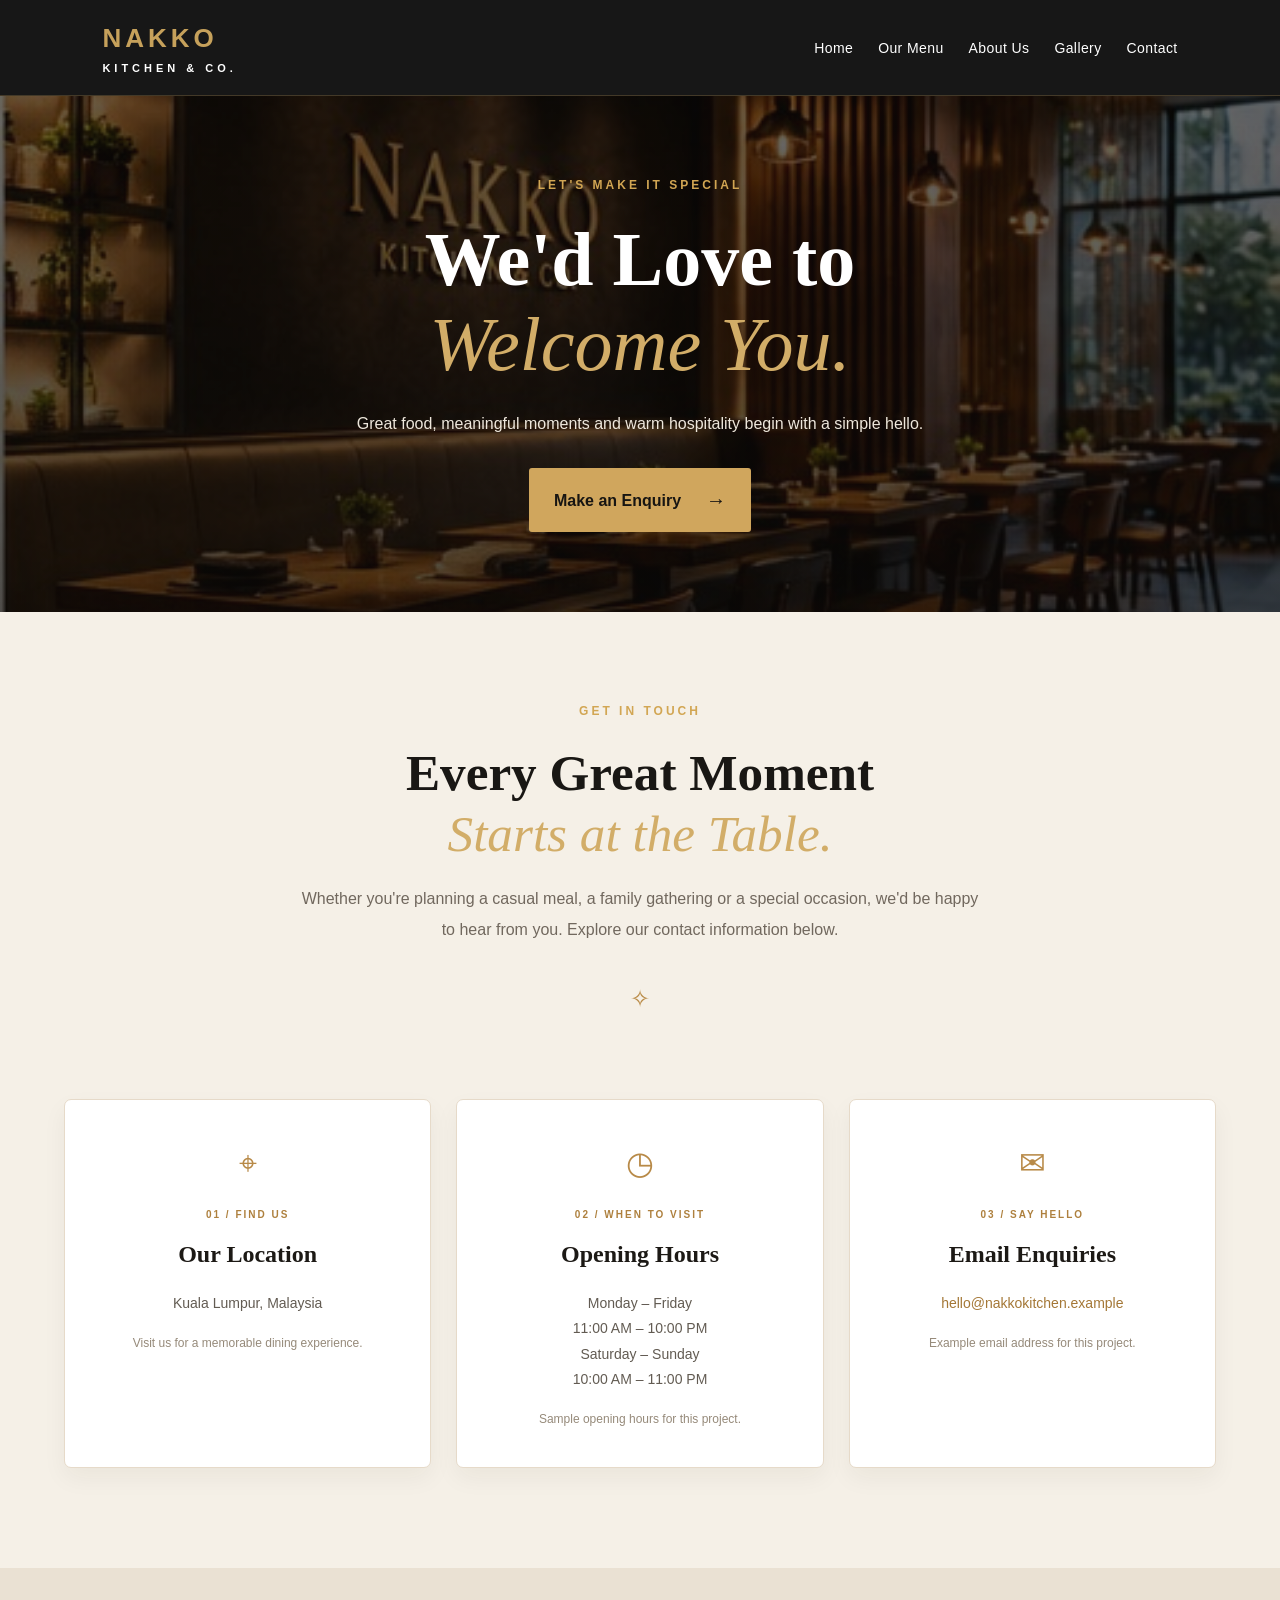
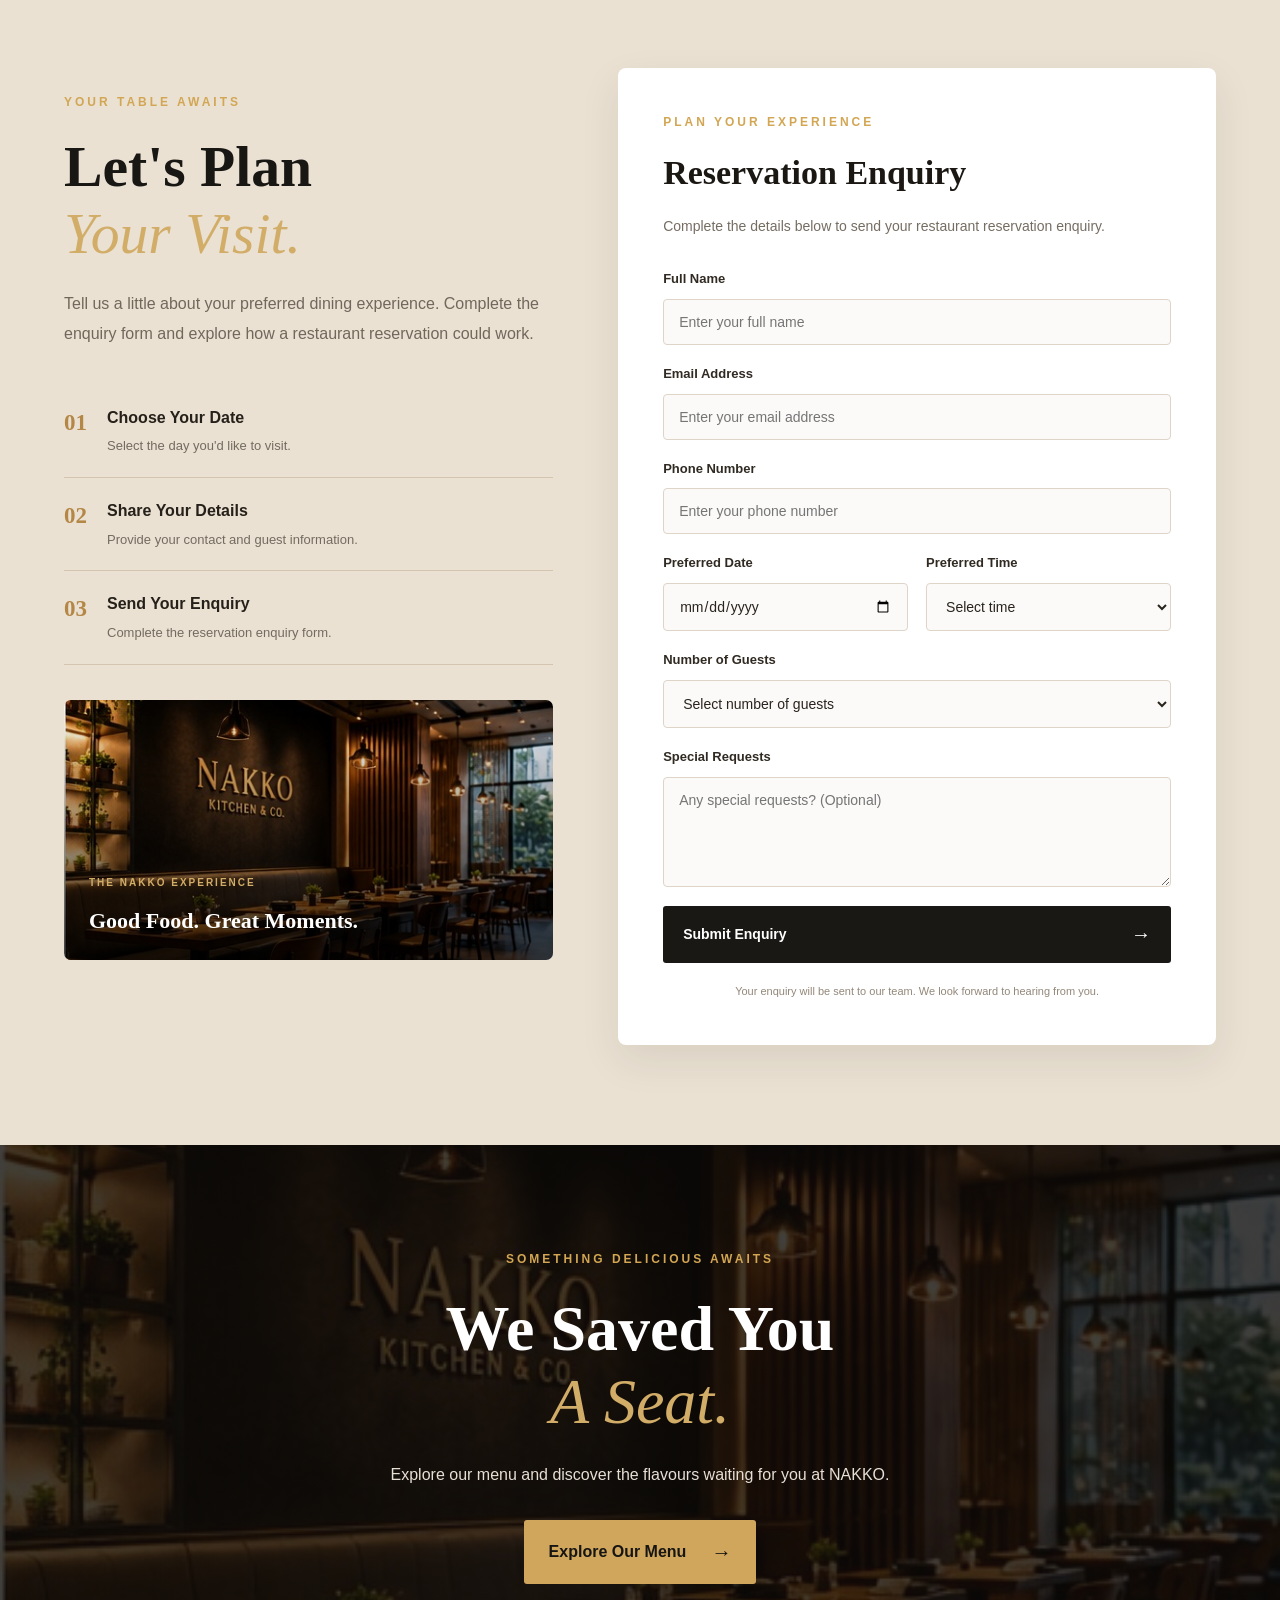
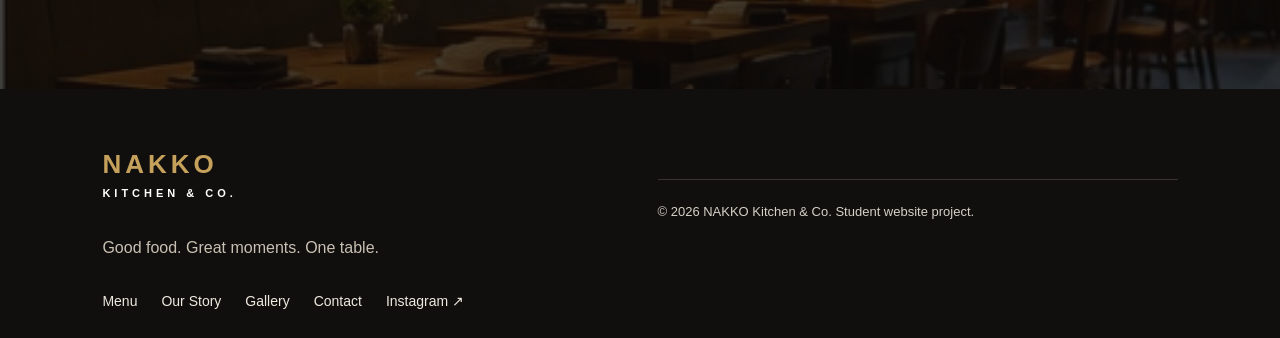
==== commit 5dcf2e21: "Update contact.html" ====
--- a/contact.html
+++ b/contact.html
@@ -135,7 +135,7 @@
                         <span>03</span>
                         <div>
                             <h3>Send Your Enquiry</h3>
-                            <p>Complete the sample reservation form.</p>
+                            <p>Complete the reservation enquiry form.</p>
                         </div>
                     </div>
 
@@ -158,12 +158,40 @@
                         <p class="eyebrow">PLAN YOUR EXPERIENCE</p>
                         <h2>Reservation Enquiry</h2>
                         <p>
-                            Complete the details below to demonstrate
-                            a restaurant reservation enquiry.
+                            Complete the details below to send
+                            your restaurant reservation enquiry.
                         </p>
                     </div>
 
-                    <form class="contact-form-premium" action="#" method="get">
+                    <!-- Working Email Enquiry Form -->
+                    <form
+                        class="contact-form-premium"
+                        action="https://formsubmit.co/skylightalucard@gmail.com"
+                        method="POST"
+                    >
+
+                        <!-- Email Settings -->
+                        <input
+                            type="hidden"
+                            name="_subject"
+                            value="New Reservation Enquiry - NAKKO Kitchen"
+                        >
+
+                        <!-- Redirect to Contact Page Footer -->
+                        <input
+                            type="hidden"
+                            name="_next"
+                            value="https://narresh3105.github.io/nakko-kitchen/contact.html#footer"
+                        >
+
+                        <!-- Spam Protection -->
+                        <input
+                            type="text"
+                            name="_honey"
+                            style="display:none"
+                            tabindex="-1"
+                            autocomplete="off"
+                        >
 
                         <div class="form-field">
                             <label for="customer-name">Full Name</label>
@@ -181,7 +209,7 @@
                             <input
                                 type="email"
                                 id="customer-email"
-                                name="customer-email"
+                                name="email"
                                 placeholder="Enter your email address"
                                 required
                             >
@@ -218,14 +246,14 @@
                                     required
                                 >
                                     <option value="">Select time</option>
-                                    <option value="11:00">11:00 AM</option>
-                                    <option value="12:00">12:00 PM</option>
-                                    <option value="13:00">1:00 PM</option>
-                                    <option value="14:00">2:00 PM</option>
-                                    <option value="18:00">6:00 PM</option>
-                                    <option value="19:00">7:00 PM</option>
-                                    <option value="20:00">8:00 PM</option>
-                                    <option value="21:00">9:00 PM</option>
+                                    <option value="11:00 AM">11:00 AM</option>
+                                    <option value="12:00 PM">12:00 PM</option>
+                                    <option value="1:00 PM">1:00 PM</option>
+                                    <option value="2:00 PM">2:00 PM</option>
+                                    <option value="6:00 PM">6:00 PM</option>
+                                    <option value="7:00 PM">7:00 PM</option>
+                                    <option value="8:00 PM">8:00 PM</option>
+                                    <option value="9:00 PM">9:00 PM</option>
                                 </select>
                             </div>
 
@@ -263,8 +291,8 @@
                         </button>
 
                         <p class="form-note-premium">
-                            Student project demonstration only.
-                            This form does not send or save reservations.
+                            Your enquiry will be sent to our team.
+                            We look forward to hearing from you.
                         </p>
 
                     </form>
@@ -292,7 +320,7 @@
     </main>
 
     <!-- Footer -->
-    <footer class="site-footer">
+    <footer class="site-footer" id="footer">
         <div class="footer-main">
 
             <div>
